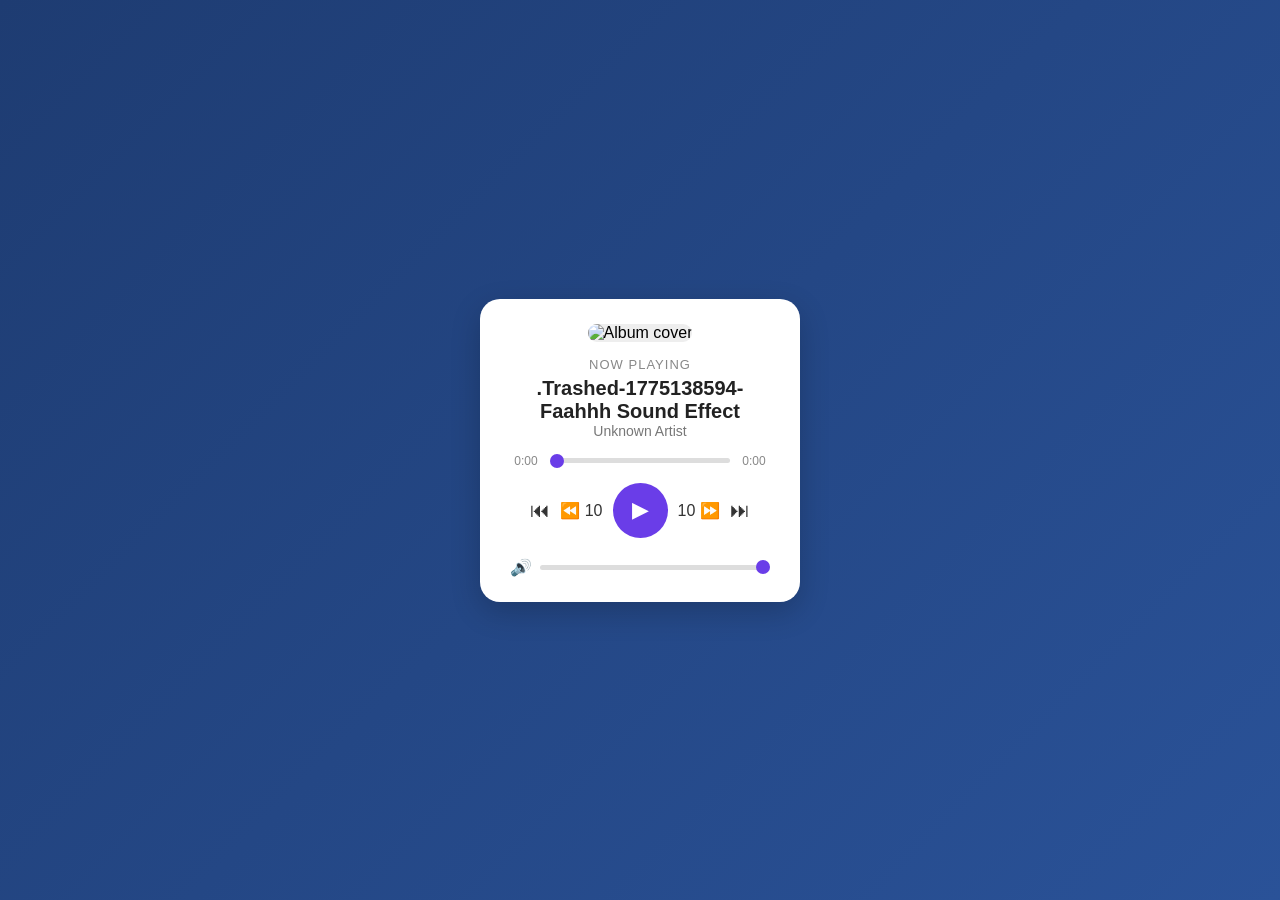
==== index.html @ c9b9a3f9 "Add 10-second seek forward/back buttons" ====
<!DOCTYPE html>
<html lang="en">
<head>
<meta charset="UTF-8">
<meta name="viewport" content="width=device-width, initial-scale=1.0">
<title>Music Player</title>
<link rel="stylesheet" href="style.css">
</head>
<body>

  <div class="player">
    <img src="images/cover.jpg" class="cover" id="cover" alt="Album cover">
    <h2>Now Playing</h2>
    <h3 id="title">Song Title</h3>
    <p id="artist">Artist Name</p>

    <audio id="audio"></audio>

    <div class="progress-wrap">
      <span id="currentTime">0:00</span>
      <input type="range" id="progress" value="0">
      <span id="duration">0:00</span>
    </div>

    <div class="controls">
      <button id="prev" title="Previous track">⏮</button>
      <button id="seekBack" title="Back 10 seconds">⏪ 10</button>
      <button id="play" title="Play/Pause">▶</button>
      <button id="seekForward" title="Forward 10 seconds">10 ⏩</button>
      <button id="next" title="Next track">⏭</button>
    </div>

    <div class="volume">
      <i class="vol-icon">🔊</i>
      <input type="range" id="volume" min="0" max="1" step="0.01" value="1">
    </div>
  </div>

  <script src="script.js"></script>
</body>
</html>
---- style.css ----
* {
  margin: 0;
  padding: 0;
  box-sizing: border-box;
  font-family: 'Segoe UI', Arial, sans-serif;
}

body {
  min-height: 100vh;
  display: flex;
  justify-content: center;
  align-items: center;
  background: linear-gradient(135deg, #1e3c72, #2a5298);
}

.player {
  background: #fff;
  padding: 25px 30px;
  border-radius: 20px;
  text-align: center;
  width: 320px;
  box-shadow: 0 10px 30px rgba(0,0,0,0.2);
}

.cover {
  width: 180px;
  height: 180px;
  object-fit: cover;
  border-radius: 15px;
  margin-bottom: 15px;
  background: #eee;
}

.player h2 {
  font-size: 13px;
  color: #888;
  font-weight: normal;
  text-transform: uppercase;
  letter-spacing: 1px;
}

.player h3 {
  margin-top: 5px;
  font-size: 20px;
  color: #222;
}

.player p {
  color: #777;
  font-size: 14px;
  margin-bottom: 15px;
}

.progress-wrap {
  display: flex;
  align-items: center;
  gap: 8px;
  margin-bottom: 15px;
}

.progress-wrap span {
  font-size: 12px;
  color: #888;
  width: 32px;
}

input[type="range"] {
  -webkit-appearance: none;
  flex: 1;
  height: 5px;
  border-radius: 5px;
  background: #ddd;
  outline: none;
}

input[type="range"]::-webkit-slider-thumb {
  -webkit-appearance: none;
  width: 14px;
  height: 14px;
  border-radius: 50%;
  background: #6a3de8;
  cursor: pointer;
}

.controls {
  display: flex;
  justify-content: center;
  align-items: center;
  gap: 10px;
  margin-bottom: 20px;
}

.controls button {
  background: none;
  border: none;
  font-size: 16px;
  cursor: pointer;
  color: #333;
  white-space: nowrap;
}

#prev, #next {
  font-size: 20px;
}

#play {
  background: #6a3de8;
  color: #fff;
  width: 55px;
  height: 55px;
  border-radius: 50%;
  font-size: 22px;
  display: flex;
  align-items: center;
  justify-content: center;
}

.volume {
  display: flex;
  align-items: center;
  gap: 10px;
}

.vol-icon {
  font-size: 16px;
}
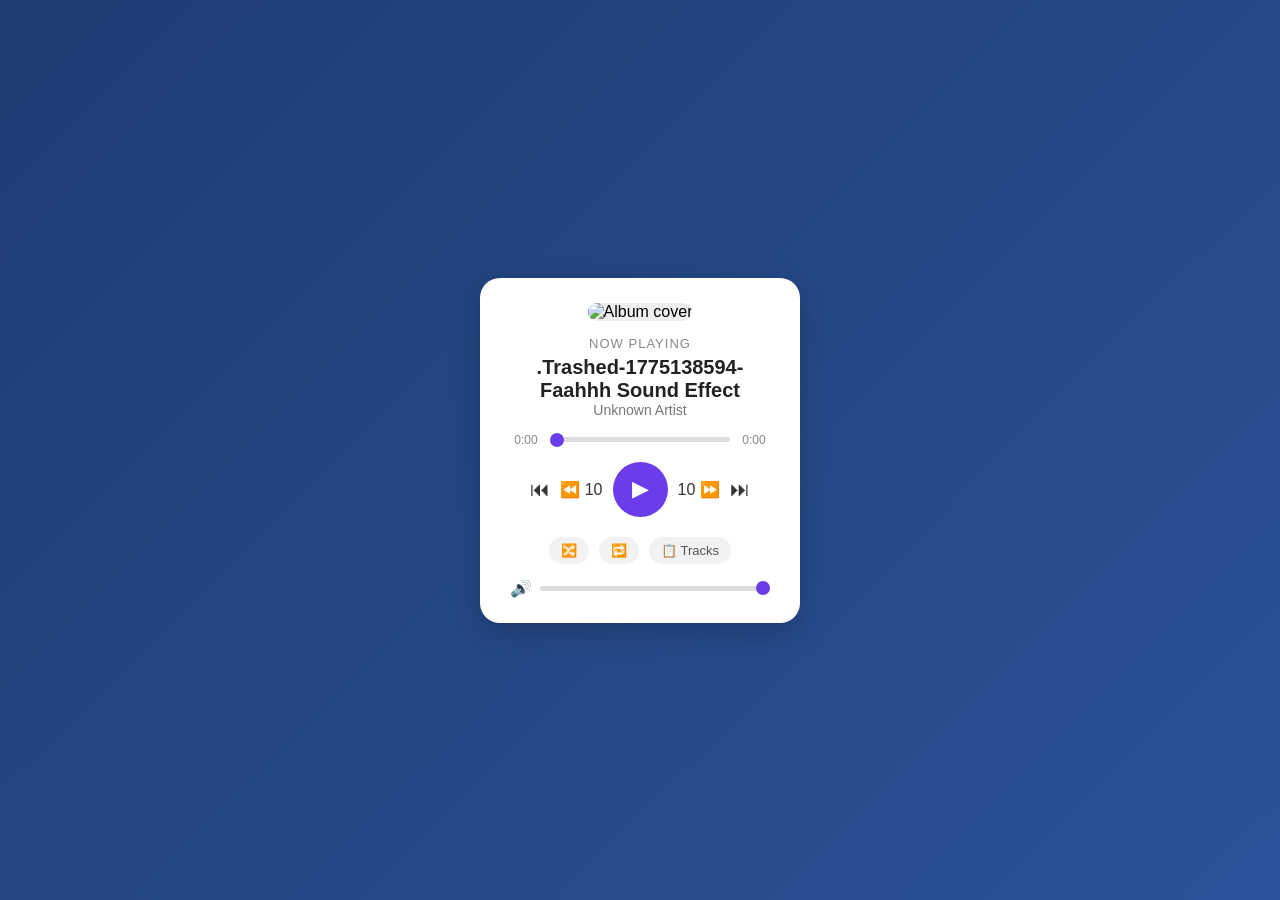
==== commit 4c974393: "Add shuffle, repeat modes, and searchable track list panel" ====
--- a/index.html
+++ b/index.html
@@ -30,9 +30,20 @@
       <button id="next" title="Next track">⏭</button>
     </div>
 
+    <div class="secondary-controls">
+      <button id="shuffle" class="toggle-btn" title="Shuffle">🔀</button>
+      <button id="repeat" class="toggle-btn" title="Repeat">🔁</button>
+      <button id="listToggle" class="toggle-btn" title="Show all tracks">📋 Tracks</button>
+    </div>
+
     <div class="volume">
       <i class="vol-icon">🔊</i>
       <input type="range" id="volume" min="0" max="1" step="0.01" value="1">
+    </div>
+
+    <div class="track-list-panel hidden" id="trackListPanel">
+      <input type="text" id="trackSearch" placeholder="Search tracks...">
+      <ul id="trackList"></ul>
     </div>
   </div>
 
--- a/style.css
+++ b/style.css
@@ -124,3 +124,86 @@
 .vol-icon {
   font-size: 16px;
 }
+
+.secondary-controls {
+  display: flex;
+  justify-content: center;
+  align-items: center;
+  gap: 10px;
+  margin-bottom: 15px;
+}
+
+.toggle-btn {
+  background: #f2f2f2;
+  border: none;
+  border-radius: 20px;
+  padding: 6px 12px;
+  font-size: 13px;
+  cursor: pointer;
+  color: #555;
+  transition: background 0.15s, color 0.15s;
+}
+
+.toggle-btn:hover {
+  background: #e6e6e6;
+}
+
+.toggle-btn.active {
+  background: #6a3de8;
+  color: #fff;
+}
+
+.track-list-panel {
+  margin-top: 15px;
+  text-align: left;
+  border-top: 1px solid #eee;
+  padding-top: 12px;
+}
+
+.track-list-panel.hidden {
+  display: none;
+}
+
+#trackSearch {
+  width: 100%;
+  padding: 8px 10px;
+  border: 1px solid #ddd;
+  border-radius: 8px;
+  font-size: 13px;
+  margin-bottom: 8px;
+  box-sizing: border-box;
+}
+
+#trackList {
+  list-style: none;
+  max-height: 220px;
+  overflow-y: auto;
+  padding: 0;
+  margin: 0;
+}
+
+#trackList li {
+  padding: 8px 10px;
+  border-radius: 8px;
+  cursor: pointer;
+  font-size: 13px;
+  color: #333;
+  display: flex;
+  flex-direction: column;
+  gap: 1px;
+}
+
+#trackList li:hover {
+  background: #f5f5f5;
+}
+
+#trackList li.active {
+  background: #6a3de8;
+  color: #fff;
+}
+
+#trackList li .track-artist {
+  font-size: 11px;
+  color: inherit;
+  opacity: 0.7;
+}
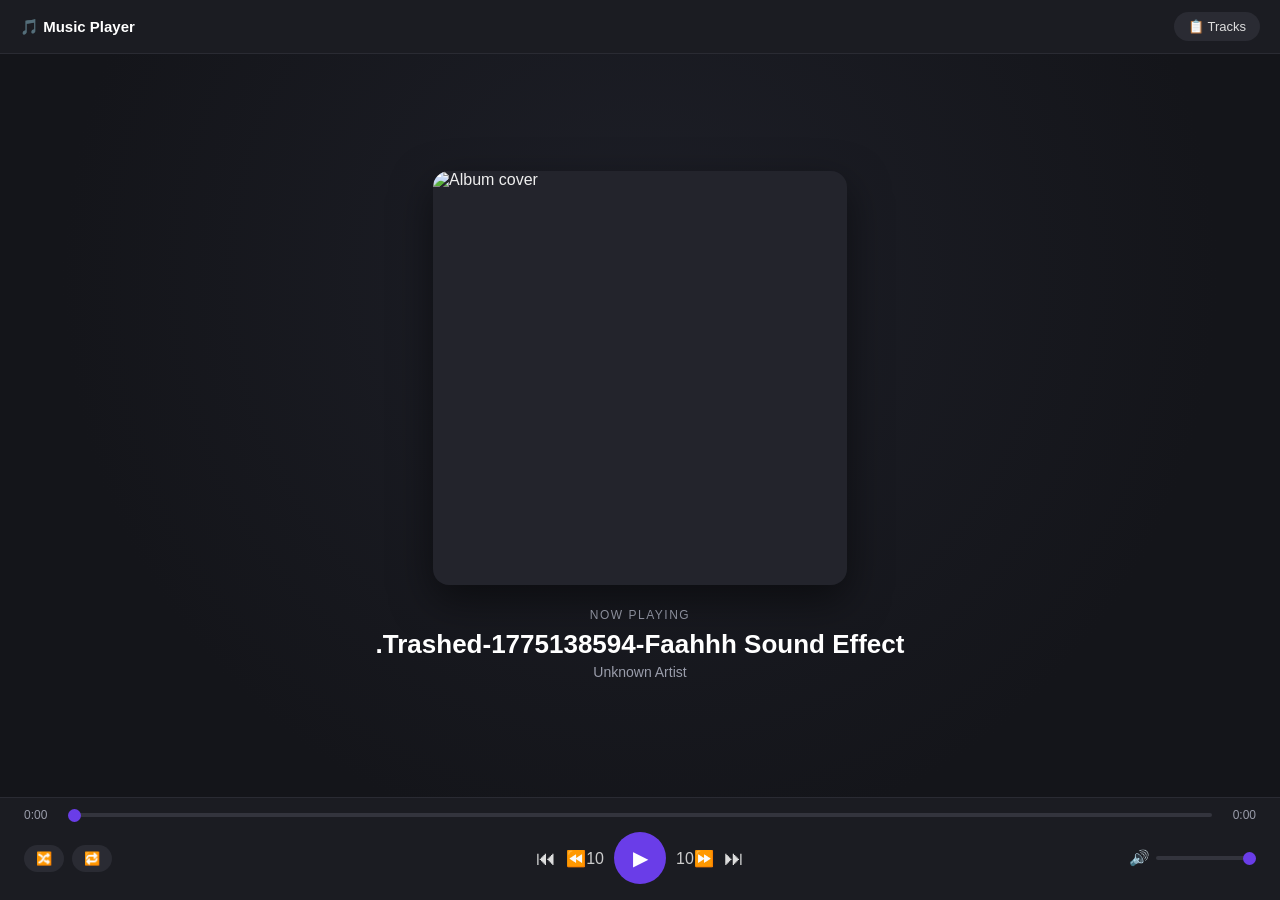
==== commit 0ae377f4: "Redesign layout: docked Parole-style bottom bar and side panel" ====
--- a/index.html
+++ b/index.html
@@ -8,45 +8,60 @@
 </head>
 <body>
 
-  <div class="player">
-    <img src="images/cover.jpg" class="cover" id="cover" alt="Album cover">
-    <h2>Now Playing</h2>
-    <h3 id="title">Song Title</h3>
-    <p id="artist">Artist Name</p>
+  <div class="app">
 
-    <audio id="audio"></audio>
-
-    <div class="progress-wrap">
-      <span id="currentTime">0:00</span>
-      <input type="range" id="progress" value="0">
-      <span id="duration">0:00</span>
+    <div class="topbar">
+      <span class="app-title">🎵 Music Player</span>
+      <button id="listToggle" class="icon-btn" title="Show all tracks">📋 Tracks</button>
     </div>
 
-    <div class="controls">
-      <button id="prev" title="Previous track">⏮</button>
-      <button id="seekBack" title="Back 10 seconds">⏪ 10</button>
-      <button id="play" title="Play/Pause">▶</button>
-      <button id="seekForward" title="Forward 10 seconds">10 ⏩</button>
-      <button id="next" title="Next track">⏭</button>
+    <div class="main-area">
+      <div class="art-panel">
+        <img src="images/cover.jpg" class="cover-large" id="cover" alt="Album cover">
+        <div class="now-playing-info">
+          <span class="now-playing-label">Now Playing</span>
+          <h2 id="title">Song Title</h2>
+          <p id="artist">Artist Name</p>
+        </div>
+      </div>
+
+      <aside class="track-list-panel hidden" id="trackListPanel">
+        <input type="text" id="trackSearch" placeholder="Search tracks...">
+        <ul id="trackList"></ul>
+      </aside>
     </div>
 
-    <div class="secondary-controls">
-      <button id="shuffle" class="toggle-btn" title="Shuffle">🔀</button>
-      <button id="repeat" class="toggle-btn" title="Repeat">🔁</button>
-      <button id="listToggle" class="toggle-btn" title="Show all tracks">📋 Tracks</button>
+    <div class="bottom-bar">
+      <div class="seek-row">
+        <span id="currentTime">0:00</span>
+        <input type="range" id="progress" value="0">
+        <span id="duration">0:00</span>
+      </div>
+
+      <div class="controls-row">
+        <div class="controls-side">
+          <button id="shuffle" class="toggle-btn" title="Shuffle">🔀</button>
+          <button id="repeat" class="toggle-btn" title="Repeat">🔁</button>
+        </div>
+
+        <div class="controls-center">
+          <button id="prev" title="Previous track">⏮</button>
+          <button id="seekBack" title="Back 10 seconds">⏪10</button>
+          <button id="play" title="Play/Pause">▶</button>
+          <button id="seekForward" title="Forward 10 seconds">10⏩</button>
+          <button id="next" title="Next track">⏭</button>
+        </div>
+
+        <div class="controls-side volume">
+          <i class="vol-icon">🔊</i>
+          <input type="range" id="volume" min="0" max="1" step="0.01" value="1">
+        </div>
+      </div>
     </div>
 
-    <div class="volume">
-      <i class="vol-icon">🔊</i>
-      <input type="range" id="volume" min="0" max="1" step="0.01" value="1">
-    </div>
-
-    <div class="track-list-panel hidden" id="trackListPanel">
-      <input type="text" id="trackSearch" placeholder="Search tracks...">
-      <ul id="trackList"></ul>
-    </div>
   </div>
 
+  <audio id="audio"></audio>
   <script src="script.js"></script>
 </body>
 </html>
--- a/style.css
+++ b/style.css
@@ -5,147 +5,276 @@
   font-family: 'Segoe UI', Arial, sans-serif;
 }
 
+html, body {
+  height: 100%;
+  overflow: hidden;
+}
+
 body {
-  min-height: 100vh;
-  display: flex;
+  background: #14151a;
+  color: #eee;
+}
+
+.app {
+  display: flex;
+  flex-direction: column;
+  height: 100vh;
+}
+
+/* --- Top bar --- */
+.topbar {
+  display: flex;
+  align-items: center;
+  justify-content: space-between;
+  padding: 12px 20px;
+  background: #1b1c22;
+  border-bottom: 1px solid #2a2b33;
+  flex-shrink: 0;
+}
+
+.app-title {
+  font-size: 15px;
+  font-weight: 600;
+  color: #fff;
+}
+
+.icon-btn {
+  background: #2a2b33;
+  border: none;
+  color: #ddd;
+  padding: 7px 14px;
+  border-radius: 20px;
+  font-size: 13px;
+  cursor: pointer;
+  transition: background 0.15s;
+}
+
+.icon-btn:hover {
+  background: #35363f;
+}
+
+.icon-btn.active {
+  background: #6a3de8;
+  color: #fff;
+}
+
+/* --- Main area: big art display + side panel --- */
+.main-area {
+  flex: 1;
+  display: flex;
+  overflow: hidden;
+  position: relative;
+}
+
+.art-panel {
+  flex: 1;
+  display: flex;
+  flex-direction: column;
+  align-items: center;
   justify-content: center;
-  align-items: center;
-  background: linear-gradient(135deg, #1e3c72, #2a5298);
-}
-
-.player {
-  background: #fff;
-  padding: 25px 30px;
-  border-radius: 20px;
+  padding: 20px;
+  background: radial-gradient(circle at 50% 30%, #23253099, #14151a 70%);
+  overflow-y: auto;
+}
+
+.cover-large {
+  width: min(46vh, 60vw, 420px);
+  height: min(46vh, 60vw, 420px);
+  object-fit: cover;
+  border-radius: 16px;
+  background: #23242c;
+  box-shadow: 0 15px 40px rgba(0,0,0,0.5);
+  margin-bottom: 20px;
+}
+
+.now-playing-info {
   text-align: center;
+}
+
+.now-playing-label {
+  font-size: 12px;
+  letter-spacing: 1.5px;
+  color: #8a8d9a;
+  text-transform: uppercase;
+}
+
+.now-playing-info h2 {
+  font-size: clamp(18px, 3vw, 26px);
+  color: #fff;
+  margin-top: 6px;
+  font-weight: 600;
+}
+
+.now-playing-info p {
+  color: #9a9dab;
+  font-size: 14px;
+  margin-top: 4px;
+}
+
+/* --- Side track list panel (docked, slides in) --- */
+.track-list-panel {
   width: 320px;
-  box-shadow: 0 10px 30px rgba(0,0,0,0.2);
-}
-
-.cover {
-  width: 180px;
-  height: 180px;
-  object-fit: cover;
-  border-radius: 15px;
-  margin-bottom: 15px;
-  background: #eee;
-}
-
-.player h2 {
+  max-width: 85vw;
+  background: #1b1c22;
+  border-left: 1px solid #2a2b33;
+  padding: 16px;
+  display: flex;
+  flex-direction: column;
+  flex-shrink: 0;
+}
+
+.track-list-panel.hidden {
+  display: none;
+}
+
+#trackSearch {
+  width: 100%;
+  padding: 9px 12px;
+  border: 1px solid #33343d;
+  border-radius: 8px;
   font-size: 13px;
-  color: #888;
-  font-weight: normal;
-  text-transform: uppercase;
-  letter-spacing: 1px;
-}
-
-.player h3 {
-  margin-top: 5px;
-  font-size: 20px;
-  color: #222;
-}
-
-.player p {
+  margin-bottom: 10px;
+  background: #23242c;
+  color: #eee;
+}
+
+#trackSearch::placeholder {
   color: #777;
-  font-size: 14px;
-  margin-bottom: 15px;
-}
-
-.progress-wrap {
-  display: flex;
-  align-items: center;
-  gap: 8px;
-  margin-bottom: 15px;
-}
-
-.progress-wrap span {
+}
+
+#trackList {
+  list-style: none;
+  overflow-y: auto;
+  flex: 1;
+}
+
+#trackList li {
+  padding: 9px 10px;
+  border-radius: 8px;
+  cursor: pointer;
+  font-size: 13px;
+  color: #ddd;
+  display: flex;
+  flex-direction: column;
+  gap: 2px;
+}
+
+#trackList li:hover {
+  background: #2a2b33;
+}
+
+#trackList li.active {
+  background: #6a3de8;
+  color: #fff;
+}
+
+#trackList li .track-artist {
+  font-size: 11px;
+  color: inherit;
+  opacity: 0.65;
+}
+
+/* --- Bottom playback bar --- */
+.bottom-bar {
+  flex-shrink: 0;
+  background: #1b1c22;
+  border-top: 1px solid #2a2b33;
+  padding: 10px 24px 16px;
+}
+
+.seek-row {
+  display: flex;
+  align-items: center;
+  gap: 10px;
+  margin-bottom: 10px;
+}
+
+.seek-row span {
   font-size: 12px;
-  color: #888;
-  width: 32px;
+  color: #9a9dab;
+  width: 34px;
+  flex-shrink: 0;
+}
+
+.seek-row span:last-child {
+  text-align: right;
 }
 
 input[type="range"] {
   -webkit-appearance: none;
   flex: 1;
-  height: 5px;
-  border-radius: 5px;
-  background: #ddd;
+  height: 4px;
+  border-radius: 4px;
+  background: #33343d;
   outline: none;
 }
 
 input[type="range"]::-webkit-slider-thumb {
   -webkit-appearance: none;
-  width: 14px;
-  height: 14px;
+  width: 13px;
+  height: 13px;
   border-radius: 50%;
   background: #6a3de8;
   cursor: pointer;
 }
 
-.controls {
-  display: flex;
+input[type="range"]::-moz-range-thumb {
+  width: 13px;
+  height: 13px;
+  border-radius: 50%;
+  background: #6a3de8;
+  cursor: pointer;
+  border: none;
+}
+
+.controls-row {
+  display: flex;
+  align-items: center;
+  justify-content: space-between;
+  gap: 10px;
+  flex-wrap: wrap;
+}
+
+.controls-side {
+  display: flex;
+  align-items: center;
+  gap: 8px;
+  flex: 1;
+  min-width: 100px;
+}
+
+.controls-side.volume {
+  justify-content: flex-end;
+}
+
+.controls-center {
+  display: flex;
+  align-items: center;
   justify-content: center;
-  align-items: center;
   gap: 10px;
-  margin-bottom: 20px;
-}
-
-.controls button {
+}
+
+.controls-center button,
+.toggle-btn {
   background: none;
   border: none;
   font-size: 16px;
   cursor: pointer;
-  color: #333;
+  color: #ccc;
   white-space: nowrap;
 }
 
-#prev, #next {
-  font-size: 20px;
-}
-
-#play {
-  background: #6a3de8;
-  color: #fff;
-  width: 55px;
-  height: 55px;
-  border-radius: 50%;
-  font-size: 22px;
-  display: flex;
-  align-items: center;
-  justify-content: center;
-}
-
-.volume {
-  display: flex;
-  align-items: center;
-  gap: 10px;
-}
-
-.vol-icon {
-  font-size: 16px;
-}
-
-.secondary-controls {
-  display: flex;
-  justify-content: center;
-  align-items: center;
-  gap: 10px;
-  margin-bottom: 15px;
-}
-
 .toggle-btn {
-  background: #f2f2f2;
-  border: none;
+  background: #2a2b33;
   border-radius: 20px;
   padding: 6px 12px;
   font-size: 13px;
-  cursor: pointer;
-  color: #555;
+  color: #ccc;
   transition: background 0.15s, color 0.15s;
 }
 
 .toggle-btn:hover {
-  background: #e6e6e6;
+  background: #35363f;
 }
 
 .toggle-btn.active {
@@ -153,57 +282,58 @@
   color: #fff;
 }
 
-.track-list-panel {
-  margin-top: 15px;
-  text-align: left;
-  border-top: 1px solid #eee;
-  padding-top: 12px;
-}
-
-.track-list-panel.hidden {
-  display: none;
-}
-
-#trackSearch {
-  width: 100%;
-  padding: 8px 10px;
-  border: 1px solid #ddd;
-  border-radius: 8px;
-  font-size: 13px;
-  margin-bottom: 8px;
-  box-sizing: border-box;
-}
-
-#trackList {
-  list-style: none;
-  max-height: 220px;
-  overflow-y: auto;
-  padding: 0;
-  margin: 0;
-}
-
-#trackList li {
-  padding: 8px 10px;
-  border-radius: 8px;
-  cursor: pointer;
-  font-size: 13px;
-  color: #333;
-  display: flex;
-  flex-direction: column;
-  gap: 1px;
-}
-
-#trackList li:hover {
-  background: #f5f5f5;
-}
-
-#trackList li.active {
-  background: #6a3de8;
-  color: #fff;
-}
-
-#trackList li .track-artist {
-  font-size: 11px;
-  color: inherit;
-  opacity: 0.7;
-}
+#prev, #next {
+  font-size: 20px;
+  color: #ddd;
+}
+
+#play {
+  background: #6a3de8;
+  color: #fff;
+  width: 52px;
+  height: 52px;
+  border-radius: 50%;
+  font-size: 20px;
+  display: flex;
+  align-items: center;
+  justify-content: center;
+}
+
+.vol-icon {
+  font-size: 15px;
+  color: #ccc;
+}
+
+.controls-side.volume input[type="range"] {
+  max-width: 100px;
+}
+
+/* --- Responsive: stack track list as overlay on small screens --- */
+@media (max-width: 700px) {
+  .main-area {
+    position: relative;
+  }
+
+  .track-list-panel {
+    position: absolute;
+    top: 0;
+    right: 0;
+    bottom: 0;
+    width: 100%;
+    max-width: 100%;
+    z-index: 5;
+  }
+
+  .cover-large {
+    width: min(50vh, 70vw, 320px);
+    height: min(50vh, 70vw, 320px);
+  }
+
+  .controls-side {
+    min-width: 70px;
+  }
+
+  .controls-side.volume input[type="range"] {
+    max-width: 60px;
+  }
+}
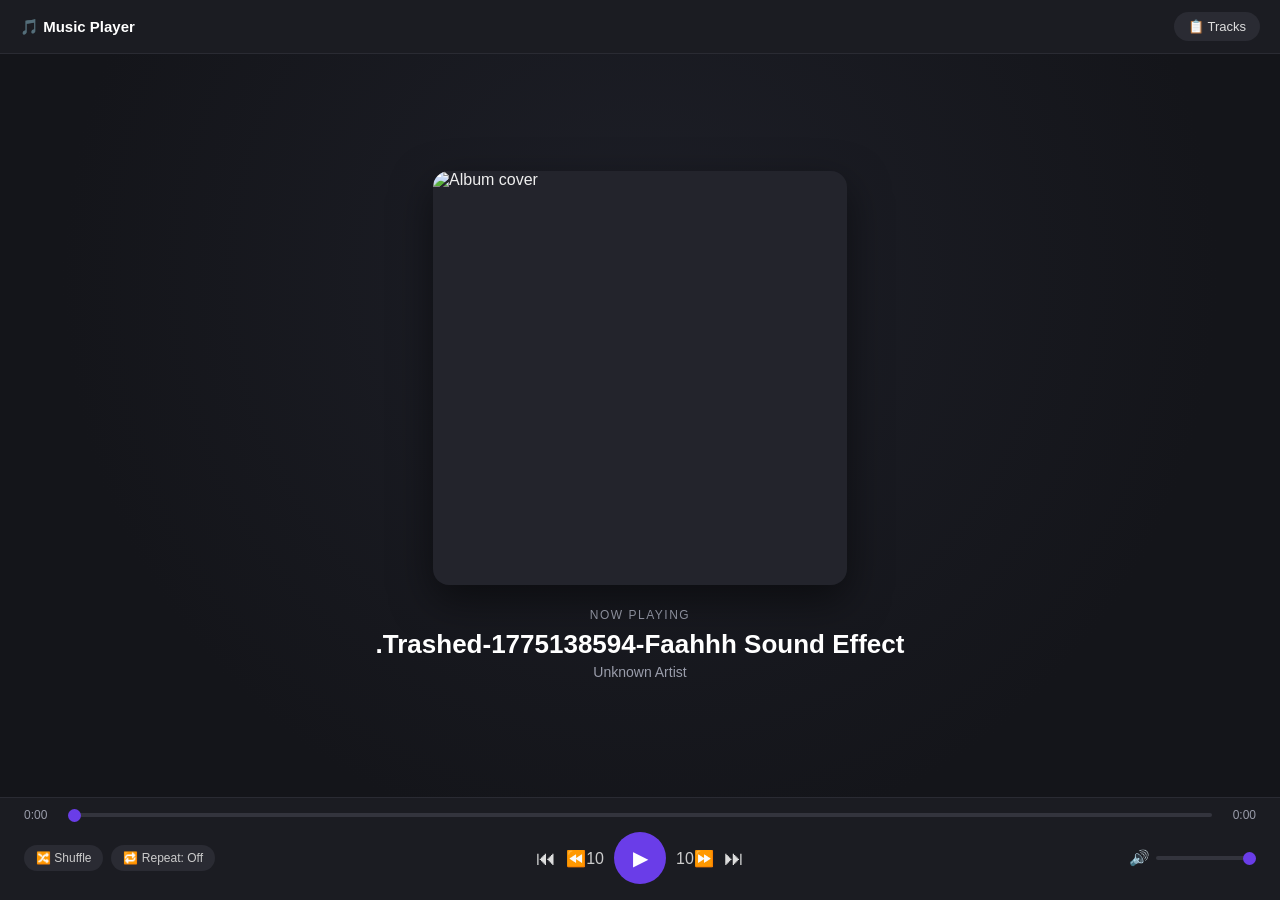
==== commit 68f260a1: "Add progress bar fill and visible shuffle/repeat state labels" ====
--- a/index.html
+++ b/index.html
@@ -40,8 +40,8 @@
 
       <div class="controls-row">
         <div class="controls-side">
-          <button id="shuffle" class="toggle-btn" title="Shuffle">🔀</button>
-          <button id="repeat" class="toggle-btn" title="Repeat">🔁</button>
+          <button id="shuffle" class="toggle-btn" title="Shuffle">🔀 Shuffle</button>
+          <button id="repeat" class="toggle-btn" title="Repeat">🔁 Repeat: Off</button>
         </div>
 
         <div class="controls-center">
--- a/style.css
+++ b/style.css
@@ -240,7 +240,7 @@
   align-items: center;
   gap: 8px;
   flex: 1;
-  min-width: 100px;
+  min-width: 140px;
 }
 
 .controls-side.volume {
@@ -268,8 +268,9 @@
   background: #2a2b33;
   border-radius: 20px;
   padding: 6px 12px;
-  font-size: 13px;
+  font-size: 12px;
   color: #ccc;
+  white-space: nowrap;
   transition: background 0.15s, color 0.15s;
 }
 
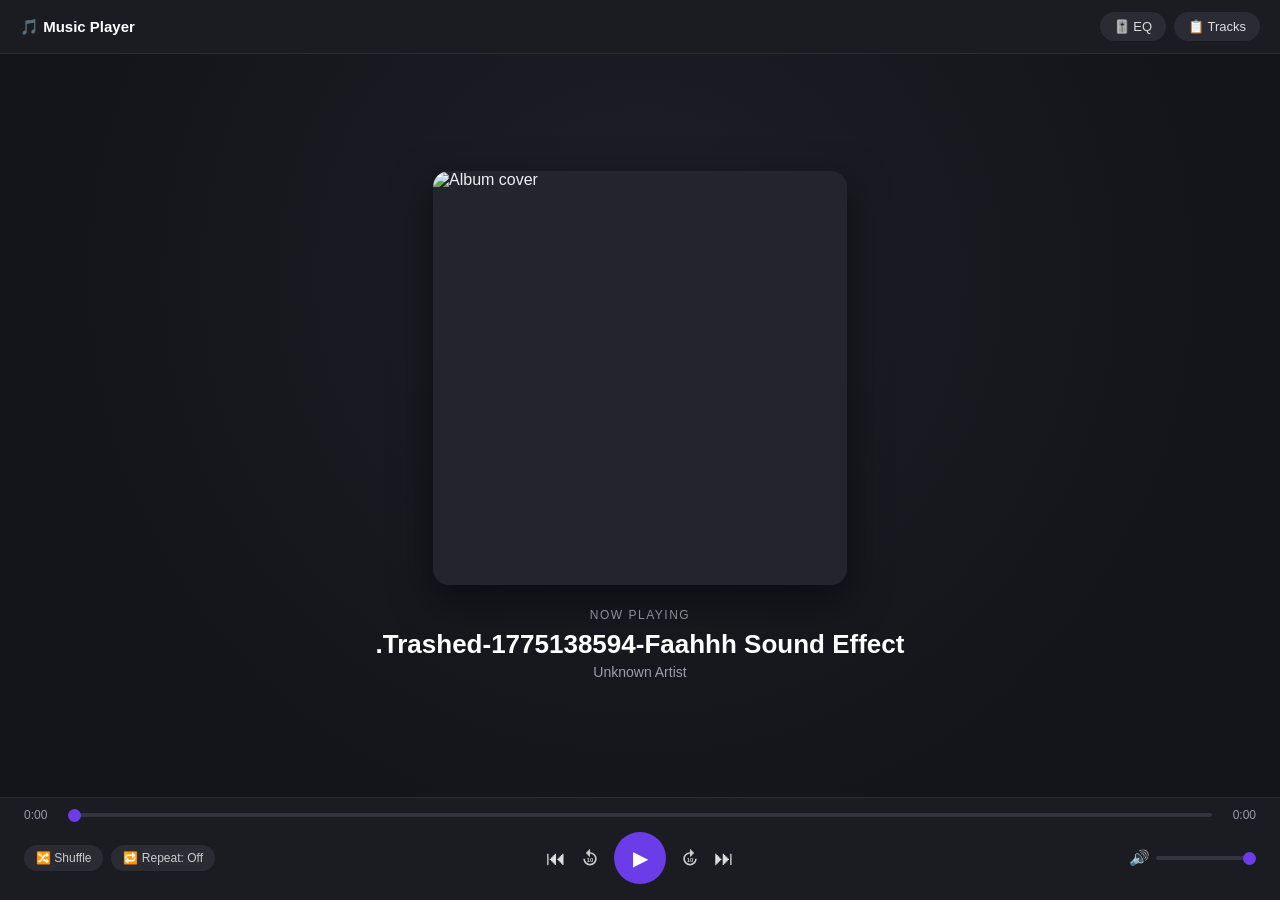
==== commit d2638a00: "Replace text-based seek buttons with circular replay/forward-10 icons" ====
--- a/index.html
+++ b/index.html
@@ -12,7 +12,47 @@
 
     <div class="topbar">
       <span class="app-title">🎵 Music Player</span>
-      <button id="listToggle" class="icon-btn" title="Show all tracks">📋 Tracks</button>
+      <div class="topbar-actions">
+        <button id="eqToggle" class="icon-btn" title="Equalizer">🎚️ EQ</button>
+        <button id="listToggle" class="icon-btn" title="Show all tracks">📋 Tracks</button>
+      </div>
+    </div>
+
+    <div class="eq-panel hidden" id="eqPanel">
+      <canvas id="visualizer" width="500" height="60"></canvas>
+      <div class="eq-bands">
+        <div class="eq-band">
+          <input type="range" orient="vertical" class="eq-slider" data-freq="60" min="-12" max="12" value="0" step="1">
+          <span class="eq-value">0</span>
+          <span class="eq-label">60</span>
+        </div>
+        <div class="eq-band">
+          <input type="range" orient="vertical" class="eq-slider" data-freq="170" min="-12" max="12" value="0" step="1">
+          <span class="eq-value">0</span>
+          <span class="eq-label">170</span>
+        </div>
+        <div class="eq-band">
+          <input type="range" orient="vertical" class="eq-slider" data-freq="350" min="-12" max="12" value="0" step="1">
+          <span class="eq-value">0</span>
+          <span class="eq-label">350</span>
+        </div>
+        <div class="eq-band">
+          <input type="range" orient="vertical" class="eq-slider" data-freq="1000" min="-12" max="12" value="0" step="1">
+          <span class="eq-value">0</span>
+          <span class="eq-label">1k</span>
+        </div>
+        <div class="eq-band">
+          <input type="range" orient="vertical" class="eq-slider" data-freq="3500" min="-12" max="12" value="0" step="1">
+          <span class="eq-value">0</span>
+          <span class="eq-label">3.5k</span>
+        </div>
+        <div class="eq-band">
+          <input type="range" orient="vertical" class="eq-slider" data-freq="10000" min="-12" max="12" value="0" step="1">
+          <span class="eq-value">0</span>
+          <span class="eq-label">10k</span>
+        </div>
+      </div>
+      <button id="eqReset" class="icon-btn small" title="Reset EQ">Reset</button>
     </div>
 
     <div class="main-area">
@@ -46,9 +86,19 @@
 
         <div class="controls-center">
           <button id="prev" title="Previous track">⏮</button>
-          <button id="seekBack" title="Back 10 seconds">⏪10</button>
+          <button id="seekBack" class="seek-btn" title="Back 10 seconds">
+            <svg viewBox="0 0 24 24" width="20" height="20">
+              <path fill="currentColor" d="M12 5V1L7 6l5 5V7c3.31 0 6 2.69 6 6s-2.69 6-6 6-6-2.69-6-6H4c0 4.42 3.58 8 8 8s8-3.58 8-8-3.58-8-8-8z"/>
+              <text x="12" y="16.5" font-size="7" text-anchor="middle" fill="currentColor" font-family="Arial, sans-serif" font-weight="bold">10</text>
+            </svg>
+          </button>
           <button id="play" title="Play/Pause">▶</button>
-          <button id="seekForward" title="Forward 10 seconds">10⏩</button>
+          <button id="seekForward" class="seek-btn" title="Forward 10 seconds">
+            <svg viewBox="0 0 24 24" width="20" height="20">
+              <path fill="currentColor" d="M12 5V1l5 5-5 5V7c-3.31 0-6 2.69-6 6s2.69 6 6 6 6-2.69 6-6h2c0 4.42-3.58 8-8 8s-8-3.58-8-8 3.58-8 8-8z"/>
+              <text x="12" y="16.5" font-size="7" text-anchor="middle" fill="currentColor" font-family="Arial, sans-serif" font-weight="bold">10</text>
+            </svg>
+          </button>
           <button id="next" title="Next track">⏭</button>
         </div>
 
--- a/style.css
+++ b/style.css
@@ -36,6 +36,11 @@
   font-size: 15px;
   font-weight: 600;
   color: #fff;
+}
+
+.topbar-actions {
+  display: flex;
+  gap: 8px;
 }
 
 .icon-btn {
@@ -58,6 +63,67 @@
   color: #fff;
 }
 
+/* --- Equalizer panel --- */
+.eq-panel {
+  flex-shrink: 0;
+  background: #1b1c22;
+  border-bottom: 1px solid #2a2b33;
+  padding: 12px 20px 16px;
+  display: flex;
+  flex-direction: column;
+  align-items: center;
+  gap: 10px;
+}
+
+.eq-panel.hidden {
+  display: none;
+}
+
+#visualizer {
+  width: 100%;
+  max-width: 600px;
+  height: 60px;
+  display: block;
+}
+
+.eq-bands {
+  display: flex;
+  justify-content: center;
+  gap: 22px;
+}
+
+.eq-band {
+  display: flex;
+  flex-direction: column;
+  align-items: center;
+  gap: 6px;
+}
+
+.eq-slider {
+  -webkit-appearance: slider-vertical;
+  width: 6px;
+  height: 90px;
+  background: #33343d;
+  border-radius: 4px;
+}
+
+.eq-value {
+  font-size: 10px;
+  color: #6a3de8;
+  font-weight: 600;
+  min-height: 12px;
+}
+
+.eq-label {
+  font-size: 10px;
+  color: #9a9dab;
+}
+
+.icon-btn.small {
+  padding: 5px 12px;
+  font-size: 11px;
+}
+
 /* --- Main area: big art display + side panel --- */
 .main-area {
   flex: 1;
@@ -288,6 +354,22 @@
   color: #ddd;
 }
 
+.seek-btn {
+  display: flex;
+  align-items: center;
+  justify-content: center;
+  color: #ddd;
+  padding: 4px;
+}
+
+.seek-btn:hover {
+  color: #fff;
+}
+
+.seek-btn svg {
+  display: block;
+}
+
 #play {
   background: #6a3de8;
   color: #fff;
@@ -337,4 +419,16 @@
   .controls-side.volume input[type="range"] {
     max-width: 60px;
   }
-}
+
+  .eq-bands {
+    gap: 12px;
+  }
+
+  .eq-slider {
+    height: 70px;
+  }
+
+  #visualizer {
+    height: 44px;
+  }
+}
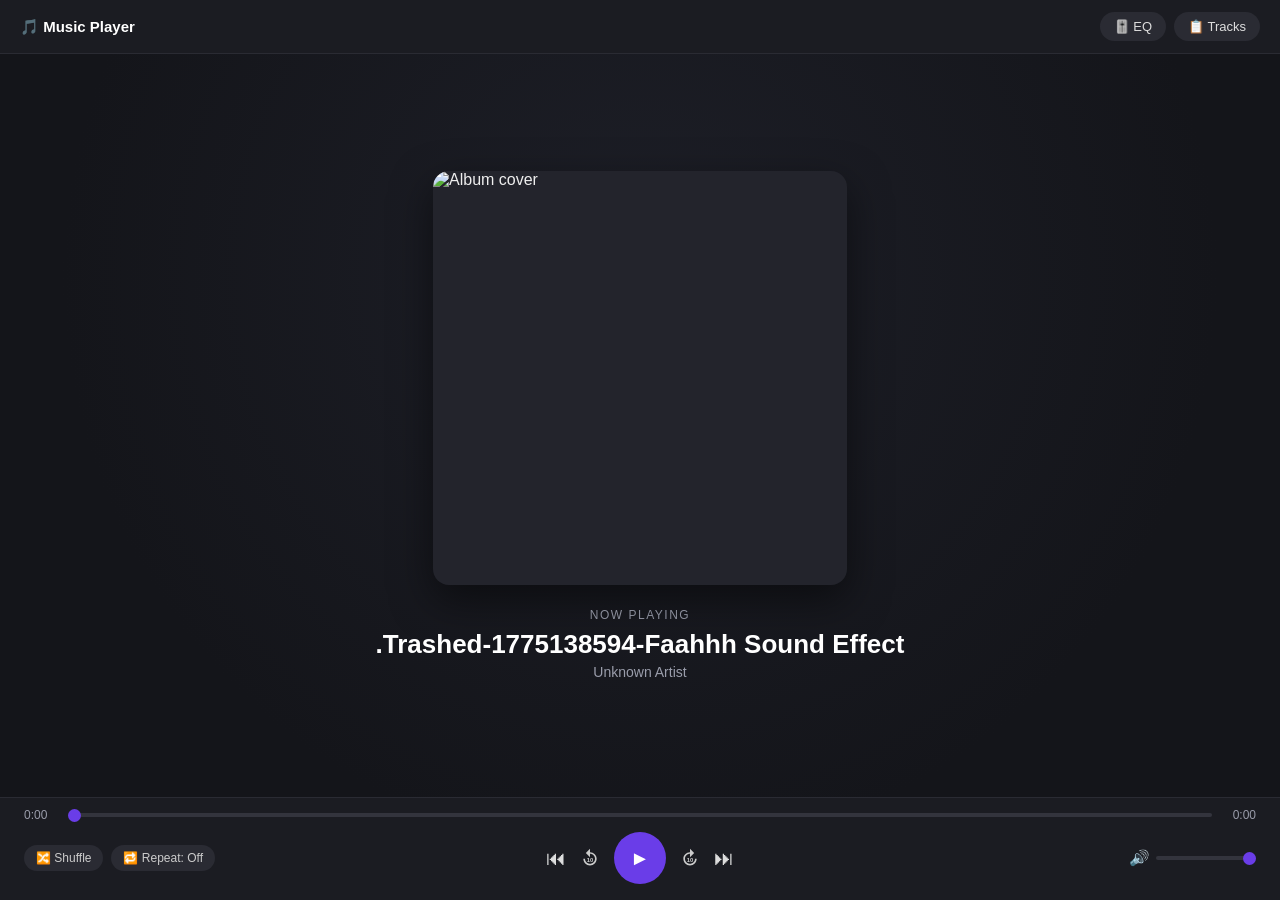
==== commit e33f147e: "Allow removing any track from the list, with a restore option" ====
--- a/index.html
+++ b/index.html
@@ -5,6 +5,10 @@
 <meta name="viewport" content="width=device-width, initial-scale=1.0">
 <title>Music Player</title>
 <link rel="stylesheet" href="style.css">
+<link rel="manifest" href="manifest.json">
+<link rel="icon" href="images/icon-192.png">
+<link rel="apple-touch-icon" href="images/icon-192.png">
+<meta name="theme-color" content="#1b1c22">
 </head>
 <body>
 
@@ -66,8 +70,13 @@
       </div>
 
       <aside class="track-list-panel hidden" id="trackListPanel">
-        <input type="text" id="trackSearch" placeholder="Search tracks...">
+        <div class="track-list-header">
+          <input type="text" id="trackSearch" placeholder="Search tracks...">
+          <button id="addTrackBtn" class="icon-btn small" title="Add tracks from your device">+ Add</button>
+        </div>
+        <input type="file" id="addTrackInput" accept="audio/*" multiple hidden>
         <ul id="trackList"></ul>
+        <button id="restoreHiddenBtn" class="restore-link" title="Bring back any tracks you've removed">↺ Restore removed tracks</button>
       </aside>
     </div>
 
@@ -113,5 +122,14 @@
 
   <audio id="audio"></audio>
   <script src="script.js"></script>
+  <script>
+    if ("serviceWorker" in navigator) {
+      window.addEventListener("load", () => {
+        navigator.serviceWorker.register("sw.js").catch(err => {
+          console.warn("Service worker registration failed:", err);
+        });
+      });
+    }
+  </script>
 </body>
 </html>
--- a/style.css
+++ b/style.css
@@ -214,6 +214,22 @@
   flex: 1;
 }
 
+.track-list-header {
+  display: flex;
+  gap: 8px;
+  margin-bottom: 10px;
+}
+
+.track-list-header #trackSearch {
+  flex: 1;
+  margin-bottom: 0;
+}
+
+.track-list-header .icon-btn.small {
+  flex-shrink: 0;
+  white-space: nowrap;
+}
+
 #trackList li {
   padding: 9px 10px;
   border-radius: 8px;
@@ -221,8 +237,54 @@
   font-size: 13px;
   color: #ddd;
   display: flex;
-  flex-direction: column;
-  gap: 2px;
+  align-items: center;
+  justify-content: space-between;
+  gap: 8px;
+}
+
+.track-info {
+  display: flex;
+  flex-direction: column;
+  gap: 1px;
+  overflow: hidden;
+  min-width: 0;
+}
+
+.track-info span:first-child {
+  white-space: nowrap;
+  overflow: hidden;
+  text-overflow: ellipsis;
+}
+
+.track-delete-btn {
+  background: none;
+  border: none;
+  color: #ff6b6b;
+  font-size: 16px;
+  line-height: 1;
+  cursor: pointer;
+  padding: 2px 6px;
+  flex-shrink: 0;
+}
+
+.track-delete-btn:hover {
+  color: #ff3b3b;
+}
+
+.restore-link {
+  background: none;
+  border: none;
+  color: #7a7d8a;
+  font-size: 11px;
+  text-align: center;
+  cursor: pointer;
+  padding: 10px 0 2px;
+  flex-shrink: 0;
+}
+
+.restore-link:hover {
+  color: #9a9dab;
+  text-decoration: underline;
 }
 
 #trackList li:hover {
